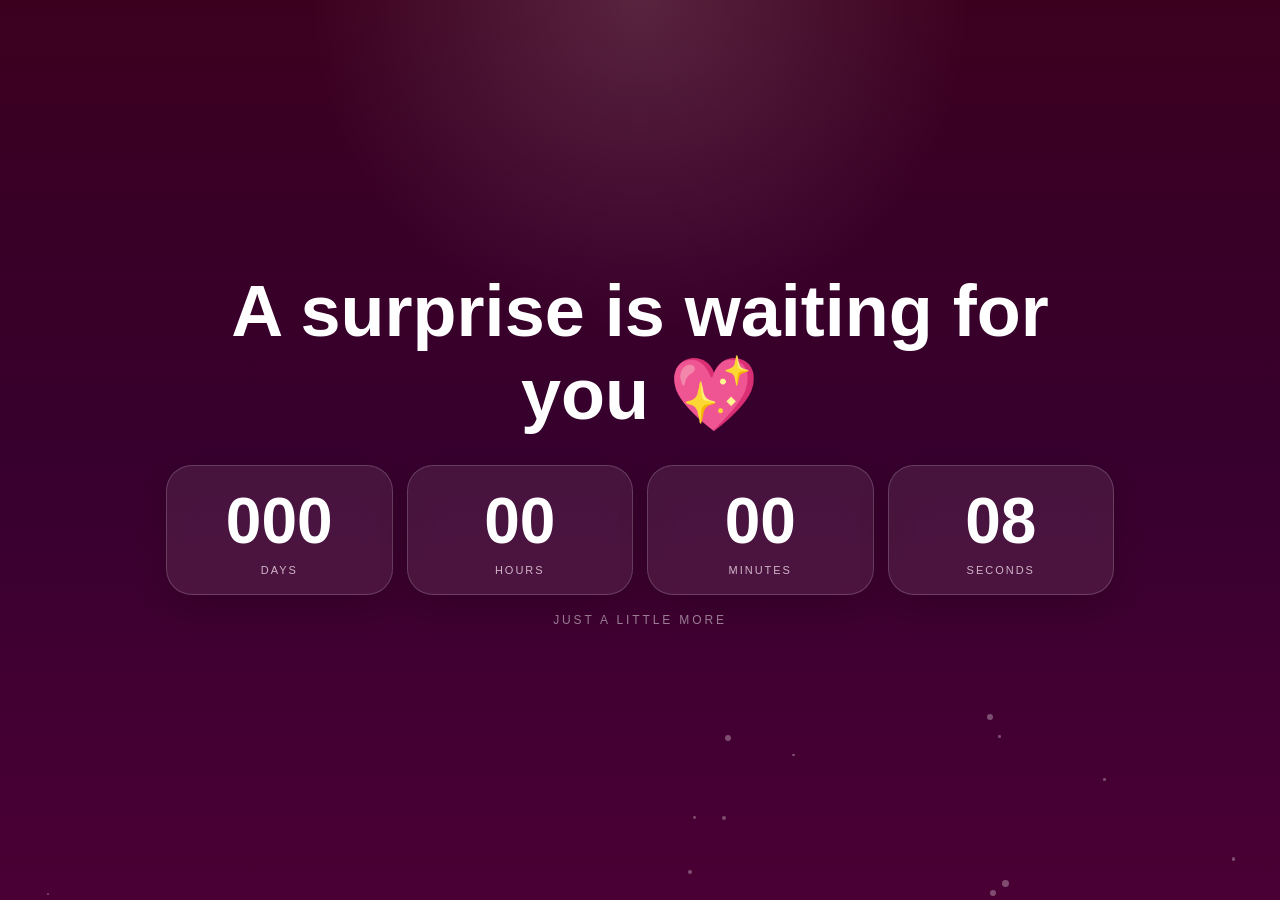
==== index.html @ c45281ed "Update index.html" ====
<!DOCTYPE html>
<html lang="en">
<head>
  <meta charset="UTF-8" />
  <meta name="viewport" content="width=device-width, initial-scale=1.0" />
  <title>The Midnight Mystery</title>
  <link rel="stylesheet" href="style.css" />
</head>
<body>
  <!-- PRE REVEAL -->
  <div class="pre-reveal" id="preReveal">
    <div class="countdown-theme-overlay" id="countdownThemeOverlay"></div>
    <div class="countdown-rain" id="countdownRain"></div>
    <div class="countdown-particles" id="countdownParticles"></div>
    <div class="floating-love countdown-floating" id="countdownFloatingLove"></div>

    <div class="countdown-stage" id="countdownStage">
      <div class="countdown-center">
        <h1 class="countdown-title">A surprise is waiting for you 💖</h1>
        <div class="countdown-grid">
          <div class="count-card">
            <div class="num" id="days">000</div>
            <div class="label">Days</div>
          </div>
          <div class="count-card">
            <div class="num" id="hours">00</div>
            <div class="label">Hours</div>
          </div>
          <div class="count-card">
            <div class="num" id="minutes">00</div>
            <div class="label">Minutes</div>
          </div>
          <div class="count-card">
            <div class="num" id="seconds">00</div>
            <div class="label">Seconds</div>
          </div>
        </div>
        <div class="countdown-clue" id="countdownClue"></div>
      </div>
    </div>

    <div class="gift-stage hidden" id="giftStage">
      <div class="gift-aura"></div>

      <button class="gift-trigger" id="giftTrigger" aria-label="Open gift">
        <svg class="gift-svg" viewBox="0 0 420 430" xmlns="http://www.w3.org/2000/svg">
          <defs>
            <linearGradient id="boxBody" x1="0" y1="0" x2="0" y2="1">
              <stop offset="0%" stop-color="#ffbfdc"/>
              <stop offset="100%" stop-color="#f06aa6"/>
            </linearGradient>
            <linearGradient id="boxLid" x1="0" y1="0" x2="0" y2="1">
              <stop offset="0%" stop-color="#ffd7e9"/>
              <stop offset="100%" stop-color="#f58fbe"/>
            </linearGradient>
            <linearGradient id="goldRibbon" x1="0" y1="0" x2="0" y2="1">
              <stop offset="0%" stop-color="#fff9d8"/>
              <stop offset="100%" stop-color="#ffe07b"/>
            </linearGradient>
            <radialGradient id="innerLight" cx="50%" cy="50%" r="50%">
              <stop offset="0%" stop-color="#ffffff" />
              <stop offset="40%" stop-color="#ffd6e8" />
              <stop offset="100%" stop-color="rgba(255,214,232,0)" />
            </radialGradient>
            <filter id="softShadow" x="-30%" y="-30%" width="160%" height="180%">
              <feDropShadow dx="0" dy="18" stdDeviation="18" flood-color="rgba(0,0,0,0.28)" />
            </filter>
          </defs>

          <ellipse cx="210" cy="390" rx="120" ry="22" fill="rgba(0,0,0,0.18)" />

          <g class="gift-box-wrap" filter="url(#softShadow)">
            <g class="gift-base-group">
              <rect x="85" y="175" rx="26" ry="26" width="250" height="180" fill="url(#boxBody)" stroke="rgba(255,255,255,0.45)" />
              <rect x="195" y="175" width="30" height="180" fill="url(#goldRibbon)" />
              <rect x="85" y="245" width="250" height="26" fill="url(#goldRibbon)" />
            </g>

            <g class="gift-light">
              <ellipse cx="210" cy="205" rx="96" ry="60" fill="url(#innerLight)" />
            </g>

            <g class="gift-lid-group">
              <rect x="70" y="120" rx="24" ry="24" width="280" height="82" fill="url(#boxLid)" stroke="rgba(255,255,255,0.5)" />
              <rect x="196" y="120" width="28" height="82" fill="url(#goldRibbon)" />
              <rect x="70" y="148" width="280" height="24" fill="url(#goldRibbon)" />

              <g class="gift-bow-group">
                <ellipse cx="176" cy="118" rx="34" ry="22" fill="#ffe88d" transform="rotate(-18 176 118)" />
                <ellipse cx="244" cy="118" rx="34" ry="22" fill="#ffe88d" transform="rotate(18 244 118)" />
                <rect x="197" y="96" width="26" height="34" rx="10" fill="#fff0a2" />
              </g>
            </g>
          </g>
        </svg>
      </button>

      
    </div>
  </div>

  <!-- MAIN PAGE -->
  <div class="main-page hidden" id="mainPage">
    <div class="floating-love" id="floatingLove"></div>

    <section class="hero">
      <div class="absolute-overlay"></div>
      <div class="container hero-grid">
        <div class="hero-left fade-up">
          <div class="pill">✨ Made with love, memories, and a little magic</div>
          <h1>
            Happy Birthday,
            <span class="gradient-text">My Beautiful Love</span>
          </h1>

          <div class="typewriter" id="typewriter"></div>

          <p class="description">
            This is not just a birthday page. It is a little digital love story — with your photos, sweet memories,
            heartfelt messages, and surprises made only for her special day.
          </p>

          <div class="btn-row">
            <button class="btn-outline" id="openLetterBtn">
              🎁 Open Love Letter
            </button>
            <button class="btn-primary" id="openSurpriseBtn">
              ✨ Celebrate
            </button>
          </div>
        </div>

        <div class="hero-right fade-scale">
          <div class="glow"></div>
          <div class="hero-card glass">
            <div class="hero-image-box">
              <img id="mainPhoto" src="" alt="Memory" />
              <div class="caption-overlay" id="mainCaption"></div>
            </div>
          </div>
        </div>
      </div>
    </section>
  </div>

  <!-- LOVE LETTER -->
  <div class="modal" id="letterModal">
    <div class="modal-card">
      <div class="modal-head">
        <h4>My Love Letter to You</h4>
        <button class="ghost-btn" id="closeLetterBtn">Close</button>
      </div>
      <div class="modal-content">
        <p>My love,</p>
        <p>
          On your birthday, I just want to remind you how deeply special you are to me. You are not only beautiful,
          but also gentle, kind, strong, and unforgettable in every possible way.
        </p>
        <p>
          Thank you for being my happiness, my comfort, and one of the best parts of my life. I hope this year gives you
          more smiles, more peace, more success, and more moments that make your heart feel full.
        </p>
        <p>
          I love you more than words can fully explain. Happy birthday, baby. 💖
        </p>
        <p class="sign">— Yours forever</p>
      </div>
    </div>
  </div>

  <!-- BIRTHDAY POPUP -->
  <div class="surprise-overlay" id="surpriseOverlay">
    <div class="surprise-message">
      <h2>Happy Birthday, Sudu 💖</h2>
      <p>You are loved more than you know.</p>
      <div class="mt-5">
        <button class="btn-primary" id="closeSurpriseBtn">Close Surprise</button>
      </div>
    </div>
  </div>

  <script src="script.js"></script>
</body>
</html>
---- style.css ----
* {
  margin: 0;
  padding: 0;
  box-sizing: border-box;
}

:root {
  --bg1: #3f001f;
  --bg2: #35002f;
  --bg3: #4a0035;
  --white: #ffffff;
  --soft: rgba(255,255,255,0.08);
  --soft2: rgba(255,255,255,0.12);
  --border: rgba(255,255,255,0.16);
  --text-soft: rgba(255, 235, 245, 0.85);
  --pink: #ff8ec7;
  --rose: #ffd2e6;
  --shadow: 0 20px 50px rgba(0,0,0,0.35);
}

html {
  scroll-behavior: smooth;
  overflow-x: hidden;
  width: 100%;
}

body {
  font-family: Arial, sans-serif;
  background: linear-gradient(to bottom, var(--bg1), var(--bg2), var(--bg3));
  color: white;
  overflow-x: hidden;
  width: 100%;
  min-height: 100vh;
}

.hidden {
  display: none !important;
}

.container {
  width: min(1200px, 92%);
  margin: 0 auto;
}

.glass {
  background: rgba(255,255,255,0.08);
  border: 1px solid var(--border);
  backdrop-filter: blur(12px);
  -webkit-backdrop-filter: blur(12px);
  box-shadow: var(--shadow);
}

button {
  border: none;
  cursor: pointer;
  transition: 0.25s ease;
  font-size: 15px;
}

.btn-primary {
  background: white;
  color: #69002e;
  padding: 16px 22px;
  border-radius: 18px;
  font-weight: 700;
}

.btn-primary:hover {
  background: #ffe9f3;
  transform: translateY(-2px);
}

.btn-outline {
  background: rgba(255,255,255,0.05);
  color: white;
  border: 1px solid rgba(255,255,255,0.25);
  padding: 16px 22px;
  border-radius: 18px;
  font-weight: 700;
}

.btn-outline:hover {
  background: rgba(255,255,255,0.12);
  transform: translateY(-2px);
}

.pill {
  display: inline-flex;
  align-items: center;
  gap: 8px;
  border-radius: 999px;
  padding: 10px 16px;
  background: rgba(255,255,255,0.08);
  border: 1px solid rgba(255,255,255,0.14);
  font-size: 14px;
}

/* PRE REVEAL */
.pre-reveal {
  position: fixed;
  inset: 0;
  z-index: 120;
  overflow: hidden;
  background: linear-gradient(to bottom, var(--bg1), var(--bg2), var(--bg3));
}

.countdown-theme-overlay,
.countdown-rain,
.countdown-particles {
  position: absolute;
  inset: 0;
}

.countdown-theme-overlay {
  z-index: 1;
  pointer-events: none;
}

.theme-romantic-pink {
  background:
    radial-gradient(circle at top, rgba(255,255,255,0.15), transparent 35%),
    radial-gradient(circle at bottom, rgba(255,105,180,0.18), transparent 25%);
}

.theme-rainy-rose {
  background:
    radial-gradient(circle at top, rgba(255,255,255,0.14), transparent 30%),
    linear-gradient(180deg, rgba(45, 0, 32, 0.14), rgba(74, 0, 48, 0.2));
}

.theme-blush-mist {
  background:
    radial-gradient(circle at 50% 10%, rgba(255,215,230,0.18), transparent 26%),
    radial-gradient(circle at 20% 70%, rgba(255,160,205,0.16), transparent 24%);
}

.theme-fuchsia-night {
  background:
    radial-gradient(circle at 20% 20%, rgba(255,255,255,0.10), transparent 18%),
    radial-gradient(circle at 82% 14%, rgba(255,255,255,0.08), transparent 14%),
    radial-gradient(circle at 50% 80%, rgba(255,120,190,0.12), transparent 24%);
}

.countdown-rain {
  z-index: 2;
  pointer-events: none;
  opacity: 0.7;
}

.rain-drop {
  position: absolute;
  top: -20vh;
  width: 1px;
  height: 80px;
  background: linear-gradient(to bottom, rgba(255,255,255,0), rgba(255,255,255,0.45));
  animation: rainfall linear infinite;
}

@keyframes rainfall {
  to {
    transform: translateY(130vh) translateX(-6px);
  }
}

.countdown-particles {
  z-index: 2;
  pointer-events: none;
}

.count-particle {
  position: absolute;
  border-radius: 50%;
  background: rgba(255,255,255,0.3);
  animation: floatParticle linear infinite;
}

@keyframes floatParticle {
  from {
    transform: translateY(30px);
    opacity: 0;
  }
  20% {
    opacity: 0.8;
  }
  to {
    transform: translateY(-120vh);
    opacity: 0;
  }
}

.countdown-stage,
.gift-stage {
  min-height: 100vh;
  display: flex;
  align-items: center;
  justify-content: center;
  padding: 24px 16px;
  position: relative;
  z-index: 4;
  width: 100%;
  text-align: center;
}

.countdown-center {
  text-align: center;
  width: min(980px, 100%);
  max-width: 100%;
  margin: 0 auto;
  padding: 0 16px;
  box-sizing: border-box;
}

.countdown-title {
  font-size: clamp(34px, 6vw, 72px);
  font-weight: 900;
  margin-bottom: 28px;
}

.countdown-grid {
  display: grid;
  grid-template-columns: repeat(4, 1fr);
  gap: 14px;
  justify-items: center;
  width: 100%;
}

.count-card {
  width: 100%;
  min-width: 0;
  padding: 18px 12px;
  border-radius: 26px;
  text-align: center;
  background: rgba(255,255,255,0.08);
  border: 1px solid rgba(255,255,255,0.18);
  backdrop-filter: blur(12px);
  box-shadow: 0 12px 30px rgba(0,0,0,0.16);
}

.count-card .num {
  font-size: clamp(32px, 6vw, 64px);
  font-weight: 800;
}

.count-card .label {
  font-size: 11px;
  margin-top: 6px;
  letter-spacing: 0.18em;
  text-transform: uppercase;
  color: rgba(255, 235, 245, 0.75);
}

.countdown-clue {
  margin-top: 18px;
  min-height: 18px;
  text-align: center;
  font-size: 12px;
  letter-spacing: 0.24em;
  text-transform: uppercase;
  color: rgba(255,255,255,0.5);
}

/* GIFT */
.gift-stage {
  text-align: center;
}

.gift-aura {
  position: absolute;
  width: 320px;
  height: 320px;
  border-radius: 50%;
  background: radial-gradient(circle, rgba(255,182,216,0.42), rgba(255,182,216,0.08), transparent 70%);
  filter: blur(18px);
  animation: glowPulse 2.4s ease-in-out infinite;
}

@keyframes glowPulse {
  0%, 100% { transform: scale(1); opacity: 0.8; }
  50% { transform: scale(1.12); opacity: 1; }
}

.gift-trigger {
  position: relative;
  z-index: 2;
  width: 320px;
  height: 330px;
  background: transparent;
  border: none;
  padding: 0;
  animation: giftFloat 3.4s ease-in-out infinite, giftShake 4.2s ease-in-out infinite;
  transform-origin: center bottom;
}

@keyframes giftFloat {
  0%, 100% { transform: translateY(0); }
  50% { transform: translateY(-10px); }
}

@keyframes giftShake {
  0%, 88%, 100% { rotate: 0deg; }
  90% { rotate: -2deg; }
  92% { rotate: 2deg; }
  94% { rotate: -1deg; }
  96% { rotate: 1deg; }
}

.gift-svg {
  width: 100%;
  height: 100%;
  overflow: visible;
}

.gift-text {
  margin-top: 14px;
  font-size: 18px;
  color: #ffe4f0;
}

.gift-light {
  opacity: 0;
  transition: opacity 0.35s ease;
}

.gift-lid-group {
  transform-origin: 210px 200px;
  transition: transform 0.85s cubic-bezier(0.2, 0.9, 0.2, 1);
}

.gift-trigger.opened .gift-lid-group {
  transform: translate(-22px, -68px) rotate(-18deg);
}

.gift-trigger.opened .gift-light {
  opacity: 1;
}

/* MAIN PAGE */
.main-page {
  position: relative;
  min-height: 100vh;
  background: linear-gradient(to bottom, var(--bg1), var(--bg2), var(--bg3));
}

.hero {
  position: relative;
  min-height: 100vh;
  display: flex;
  align-items: center;
  justify-content: center;
  padding: 60px 0;
  overflow: hidden;
}

.absolute-overlay {
  position: absolute;
  inset: 0;
  background:
    radial-gradient(circle at top, rgba(255,255,255,0.15), transparent 35%),
    radial-gradient(circle at bottom, rgba(255,105,180,0.18), transparent 25%);
  pointer-events: none;
}

.hero-grid {
  position: relative;
  z-index: 2;
  display: grid;
  grid-template-columns: 1.1fr 0.9fr;
  gap: 48px;
  align-items: center;
}

.hero h1 {
  font-size: clamp(42px, 7vw, 82px);
  line-height: 1.05;
  font-weight: 900;
  margin: 22px 0 20px;
}

.gradient-text {
  display: block;
  background: linear-gradient(90deg, #ffb6d9, #ffe7f1, #f3b4ff);
  -webkit-background-clip: text;
  -webkit-text-fill-color: transparent;
}

.typewriter {
  min-height: 72px;
  font-size: clamp(20px, 2.5vw, 34px);
  color: #ffe4f0;
  font-weight: 500;
  margin-bottom: 18px;
}

.cursor {
  animation: blink 1s infinite;
}

@keyframes blink {
  50% { opacity: 0; }
}

.description {
  color: var(--text-soft);
  font-size: 17px;
  line-height: 1.75;
  max-width: 620px;
  margin-bottom: 24px;
}

.btn-row {
  display: flex;
  flex-wrap: wrap;
  gap: 14px;
  margin-bottom: 0;
}

.hero-right {
  position: relative;
}

.glow {
  position: absolute;
  inset: -18px;
  background: linear-gradient(90deg, rgba(255,105,180,0.25), rgba(194,72,255,0.25));
  filter: blur(40px);
  border-radius: 50%;
  z-index: 0;
}

.hero-card {
  position: relative;
  z-index: 1;
  padding: 18px;
  border-radius: 32px;
  overflow: hidden;
}

.hero-image-box {
  position: relative;
  border-radius: 24px;
  overflow: hidden;
  aspect-ratio: 4 / 5;
}

.hero-image-box img {
  width: 100%;
  height: 100%;
  object-fit: cover;
  display: block;
  transition: opacity 0.8s ease, transform 0.8s ease;
}

.caption-overlay {
  position: absolute;
  left: 0;
  right: 0;
  bottom: 0;
  padding: 22px;
  background: linear-gradient(to top, rgba(0,0,0,0.65), transparent);
  color: white;
  font-size: 15px;
}

/* floating */
.floating-love {
  position: fixed;
  inset: 0;
  pointer-events: none;
  overflow: hidden;
  z-index: 0;
}

.countdown-floating {
  z-index: 3;
}

.floating-heart {
  position: absolute;
  bottom: -50px;
  color: rgba(255, 153, 204, 0.45);
  animation-name: floatUp;
  animation-timing-function: linear;
  animation-iteration-count: infinite;
  user-select: none;
}

@keyframes floatUp {
  0% {
    transform: translateY(0) rotate(0deg);
    opacity: 0;
  }
  10% { opacity: 1; }
  100% {
    transform: translateY(-110vh) rotate(20deg);
    opacity: 0;
  }
}

/* modals */
.modal,
.surprise-overlay {
  position: fixed;
  inset: 0;
  z-index: 200;
  display: none;
  align-items: center;
  justify-content: center;
  padding: 16px;
}

.modal.show,
.surprise-overlay.show {
  display: flex;
}

.modal {
  background: rgba(0,0,0,0.6);
  backdrop-filter: blur(8px);
}

.modal-card {
  width: min(800px, 100%);
  background: #fff8fb;
  color: #6c103e;
  border-radius: 32px;
  padding: 34px;
  box-shadow: var(--shadow);
  animation: fadeUp 0.25s ease;
}

.modal-head {
  display: flex;
  justify-content: space-between;
  gap: 12px;
  align-items: center;
  margin-bottom: 22px;
}

.modal-head h4 {
  font-size: 34px;
}

.ghost-btn {
  background: transparent;
  padding: 10px 14px;
  border-radius: 16px;
  color: #6c103e;
  font-weight: 700;
}

.ghost-btn:hover {
  background: rgba(108,16,62,0.08);
}

.modal-content p {
  line-height: 1.9;
  margin-bottom: 12px;
  font-size: 16px;
}

.modal-content .sign {
  padding-top: 8px;
  font-weight: 700;
}

.surprise-overlay {
  z-index: 190;
  pointer-events: none;
  overflow: hidden;
}

.surprise-message {
  position: relative;
  pointer-events: auto;
  background: rgba(255,255,255,0.12);
  border: 1px solid rgba(255,255,255,0.2);
  backdrop-filter: blur(16px);
  padding: 28px 34px;
  border-radius: 32px;
  text-align: center;
  box-shadow: var(--shadow);
  animation: fadeUp 0.3s ease;
}

.surprise-message h2 {
  font-size: clamp(38px, 6vw, 72px);
  font-weight: 900;
}

.surprise-message p {
  margin-top: 12px;
  color: rgba(255,235,245,0.88);
  font-size: 18px;
}

.mt-5 {
  margin-top: 20px;
}

.burst-item {
  position: absolute;
  left: 50%;
  top: 50%;
  font-size: 26px;
  opacity: 1;
  animation: burstOut 1.8s ease-out forwards;
}

@keyframes burstOut {
  to {
    transform: translate(var(--x), var(--y)) scale(1.4) rotate(var(--r));
    opacity: 0;
  }
}

@keyframes fadeUp {
  from {
    opacity: 0;
    transform: translateY(24px) scale(0.96);
  }
  to {
    opacity: 1;
    transform: translateY(0) scale(1);
  }
}

.fade-up,
.fade-scale {
  animation: fadeUp 0.8s ease both;
}

.fade-scale {
  animation-name: fadeScale;
}

@keyframes fadeScale {
  from { opacity: 0; transform: scale(0.95); }
  to { opacity: 1; transform: scale(1); }
}

/* ── RESPONSIVE ── */

@media (max-width: 1024px) {
  .hero-grid {
    grid-template-columns: 1fr;
  }
}

@media (max-width: 900px) {
  .countdown-stage,
  .gift-stage {
    padding: 24px 16px;
    display: flex;
    align-items: center;
    justify-content: center;
  }

  .countdown-center {
    width: 100%;
    max-width: 100%;
    padding: 0 20px;
    margin: 0 auto;
  }

  .countdown-grid {
    grid-template-columns: repeat(2, 1fr);
    max-width: 340px;
    width: 100%;
    margin: 0 auto;
    gap: 12px;
  }
}

@media (max-width: 640px) {
  .hero {
    padding-top: 40px;
  }

  .hero-card {
    padding: 14px;
  }

  .modal-card {
    padding: 24px;
  }

  .modal-head h4 {
    font-size: 28px;
  }

  .gift-trigger {
    width: 260px;
    height: 270px;
  }

  .btn-row {
    flex-direction: column;
    align-items: flex-start;
  }

  .countdown-center {
    padding: 0 16px;
  }

  .countdown-grid {
    max-width: 100%;
    gap: 10px;
  }
}
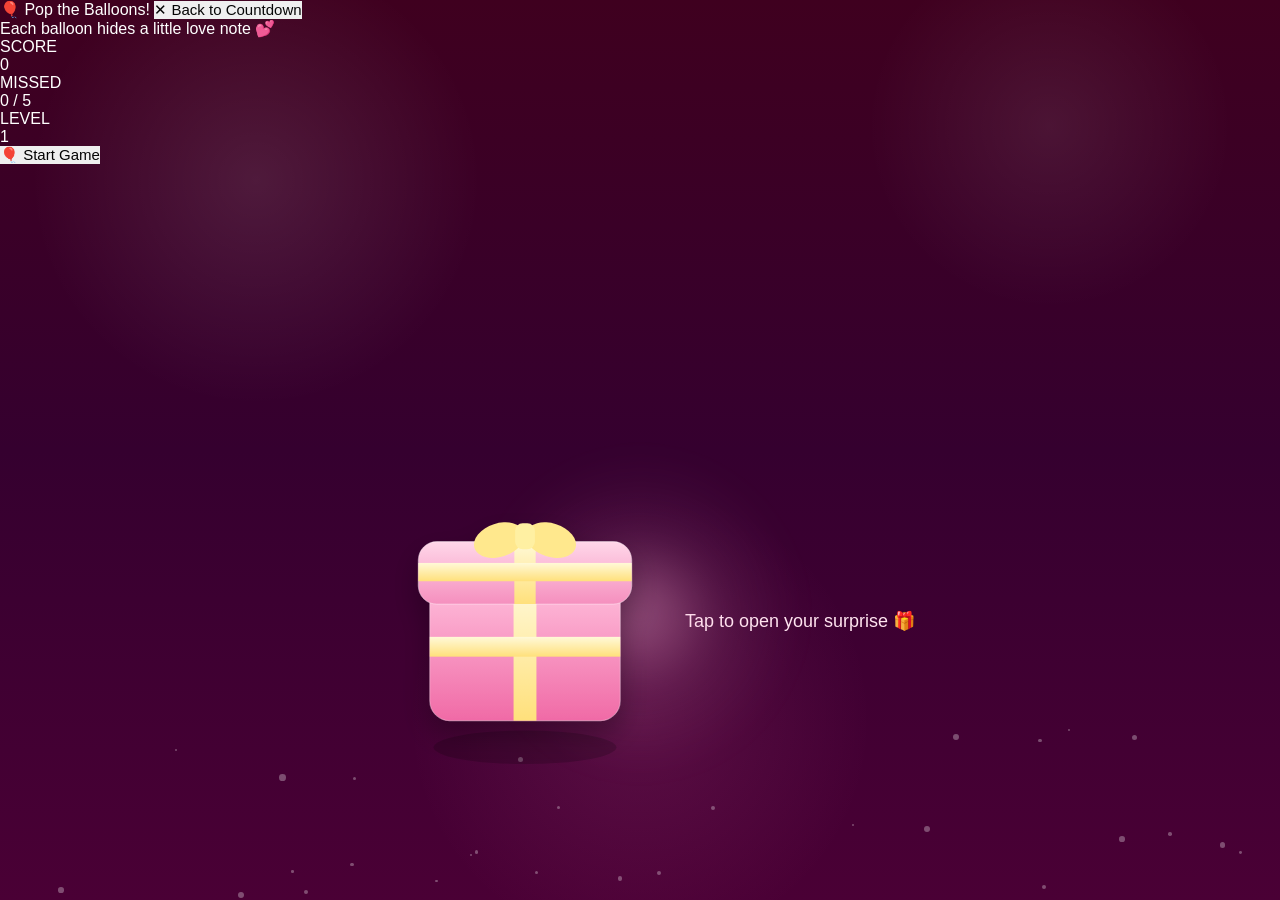
==== commit 90d2611e: "Add game panel and bored button to index.html" ====
--- a/index.html
+++ b/index.html
@@ -36,6 +36,29 @@
           </div>
         </div>
         <div class="countdown-clue" id="countdownClue"></div>
+
+        <!-- BORED BUTTON -->
+        <button class="bored-btn" id="boredBtn">😴 Boring… let's play a game!</button>
+
+      </div>
+    </div>
+
+    <!-- GAME PANEL OVERLAY -->
+    <div class="game-panel" id="gamePanel">
+      <div class="game-panel-inner">
+        <div class="game-panel-header">
+          <span class="game-panel-title">🎈 Pop the Balloons!</span>
+          <button class="game-close-btn" id="gameCloseBtn">✕ Back to Countdown</button>
+        </div>
+        <p class="game-panel-sub">Each balloon hides a little love note 💕</p>
+        <div class="b-hud">
+          <div class="b-hud-box"><div class="b-hud-label">SCORE</div><div class="b-hud-val" id="bScore">0</div></div>
+          <div class="b-hud-box"><div class="b-hud-label">MISSED</div><div class="b-hud-val" id="bMissed">0 / 5</div></div>
+          <div class="b-hud-box"><div class="b-hud-label">LEVEL</div><div class="b-hud-val" id="bLevel">1</div></div>
+        </div>
+        <div class="b-arena" id="bArena"></div>
+        <div class="b-gameover" id="bGameover"></div>
+        <button class="b-start-btn" id="bStartBtn">🎈 Start Game</button>
       </div>
     </div>
 
@@ -95,7 +118,7 @@
         </svg>
       </button>
 
-      
+      <p class="gift-text">Tap to open your surprise 🎁</p>
     </div>
   </div>
 
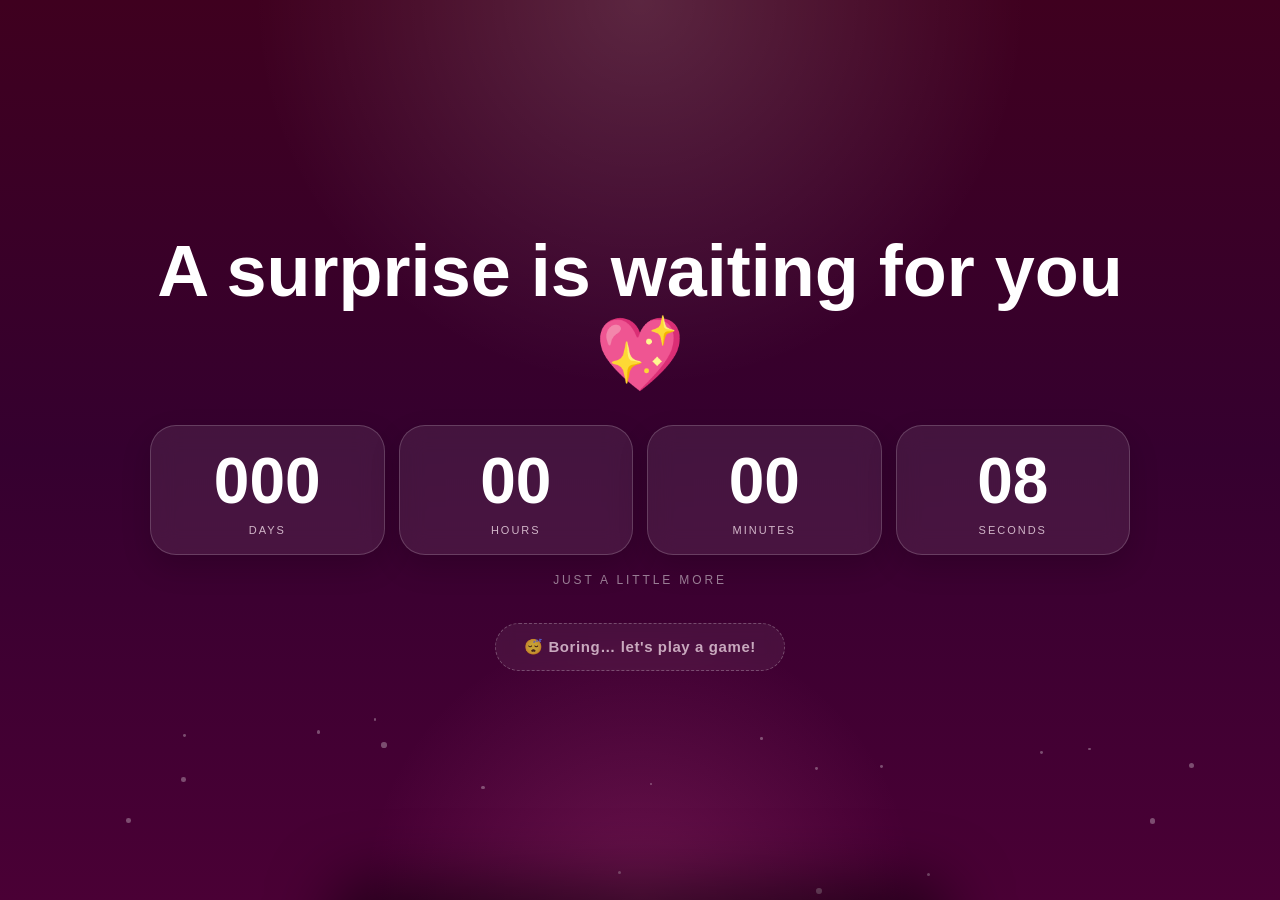
==== commit 091a9b1f: "Implement game hub panel with game selection Added game hub panel with options for games." ====
--- a/index.html
+++ b/index.html
@@ -37,34 +37,12 @@
         </div>
         <div class="countdown-clue" id="countdownClue"></div>
 
-        <!-- BORED BUTTON -->
         <button class="bored-btn" id="boredBtn">😴 Boring… let's play a game!</button>
-
-      </div>
-    </div>
-
-    <!-- GAME PANEL OVERLAY -->
-    <div class="game-panel" id="gamePanel">
-      <div class="game-panel-inner">
-        <div class="game-panel-header">
-          <span class="game-panel-title">🎈 Pop the Balloons!</span>
-          <button class="game-close-btn" id="gameCloseBtn">✕ Back to Countdown</button>
-        </div>
-        <p class="game-panel-sub">Each balloon hides a little love note 💕</p>
-        <div class="b-hud">
-          <div class="b-hud-box"><div class="b-hud-label">SCORE</div><div class="b-hud-val" id="bScore">0</div></div>
-          <div class="b-hud-box"><div class="b-hud-label">MISSED</div><div class="b-hud-val" id="bMissed">0 / 5</div></div>
-          <div class="b-hud-box"><div class="b-hud-label">LEVEL</div><div class="b-hud-val" id="bLevel">1</div></div>
-        </div>
-        <div class="b-arena" id="bArena"></div>
-        <div class="b-gameover" id="bGameover"></div>
-        <button class="b-start-btn" id="bStartBtn">🎈 Start Game</button>
       </div>
     </div>
 
     <div class="gift-stage hidden" id="giftStage">
       <div class="gift-aura"></div>
-
       <button class="gift-trigger" id="giftTrigger" aria-label="Open gift">
         <svg class="gift-svg" viewBox="0 0 420 430" xmlns="http://www.w3.org/2000/svg">
           <defs>
@@ -122,6 +100,59 @@
     </div>
   </div>
 
+    <!-- GAME HUB PANEL -->
+    <div class="game-panel" id="gamePanel">
+      <div class="game-panel-inner">
+        <div class="game-panel-header">
+          <span class="game-panel-title" id="gamePanelTitle">🎮 Game Room</span>
+          <button class="game-close-btn" id="gameCloseBtn">✕ Back to Countdown</button>
+        </div>
+
+        <div id="gamePicker">
+          <p class="game-panel-sub">Pick a game to play while you wait 💕</p>
+          <div class="game-pick-grid">
+            <button class="game-pick-card" data-game="balloon">
+              <div class="game-pick-icon">🎈</div>
+              <div class="game-pick-name">Pop Balloons</div>
+              <div class="game-pick-desc">Tap fast before they escape!</div>
+            </button>
+            <button class="game-pick-card" data-game="memory">
+              <div class="game-pick-icon">🧩</div>
+              <div class="game-pick-name">Memory Match</div>
+              <div class="game-pick-desc">Find all the matching pairs!</div>
+            </button>
+          </div>
+        </div>
+
+        <div id="gameBaloon" class="game-screen hidden">
+          <button class="back-to-picker" id="backFromBalloon">← Games</button>
+          <p class="game-panel-sub">Pop before they fly away! 💕</p>
+          <div class="b-hud">
+            <div class="b-hud-box"><div class="b-hud-label">SCORE</div><div class="b-hud-val" id="bScore">0</div></div>
+            <div class="b-hud-box"><div class="b-hud-label">MISSED</div><div class="b-hud-val" id="bMissed">0 / 5</div></div>
+            <div class="b-hud-box"><div class="b-hud-label">LEVEL</div><div class="b-hud-val" id="bLevel">1</div></div>
+          </div>
+          <div class="b-arena" id="bArena"></div>
+          <div class="b-gameover" id="bGameover"></div>
+          <button class="b-start-btn" id="bStartBtn">🎈 Start Game</button>
+        </div>
+
+        <div id="gameMemory" class="game-screen hidden">
+          <button class="back-to-picker" id="backFromMemory">← Games</button>
+          <p class="game-panel-sub">Find all matching pairs! 🧩</p>
+          <div class="b-hud">
+            <div class="b-hud-box"><div class="b-hud-label">MOVES</div><div class="b-hud-val" id="mMoves">0</div></div>
+            <div class="b-hud-box"><div class="b-hud-label">PAIRS</div><div class="b-hud-val" id="mPairs">0 / 8</div></div>
+            <div class="b-hud-box"><div class="b-hud-label">TIME</div><div class="b-hud-val" id="mTime">0s</div></div>
+          </div>
+          <div class="mem-grid" id="memGrid"></div>
+          <div class="b-gameover" id="mGameover"></div>
+          <button class="b-start-btn" id="mStartBtn">🧩 Start Game</button>
+        </div>
+      </div>
+    </div>
+
+
   <!-- MAIN PAGE -->
   <div class="main-page hidden" id="mainPage">
     <div class="floating-love" id="floatingLove"></div>
@@ -144,12 +175,9 @@
           </p>
 
           <div class="btn-row">
-            <button class="btn-outline" id="openLetterBtn">
-              🎁 Open Love Letter
-            </button>
-            <button class="btn-primary" id="openSurpriseBtn">
-              ✨ Celebrate
-            </button>
+            <button class="btn-outline" id="openLetterBtn">🎁 Open Love Letter</button>
+            <button class="btn-primary" id="openSurpriseBtn">✨ Celebrate</button>
+            <button class="btn-outline" id="openGamesBtn">🎮 Play Games</button>
           </div>
         </div>
 
@@ -202,6 +230,6 @@
     </div>
   </div>
 
-  <script src="script.js"></script>
+    <script src="script.js"></script>
 </body>
 </html>
--- a/style.css
+++ b/style.css
@@ -20,8 +20,6 @@
 
 html {
   scroll-behavior: smooth;
-  overflow-x: hidden;
-  width: 100%;
 }
 
 body {
@@ -29,7 +27,6 @@
   background: linear-gradient(to bottom, var(--bg1), var(--bg2), var(--bg3));
   color: white;
   overflow-x: hidden;
-  width: 100%;
   min-height: 100vh;
 }
 
@@ -191,10 +188,9 @@
 .countdown-stage,
 .gift-stage {
   min-height: 100vh;
-  display: flex;
-  align-items: center;
-  justify-content: center;
-  padding: 24px 16px;
+  display: grid;
+  place-items: center;
+  padding: 24px;
   position: relative;
   z-index: 4;
   width: 100%;
@@ -203,11 +199,8 @@
 
 .countdown-center {
   text-align: center;
-  width: min(980px, 100%);
-  max-width: 100%;
+  width: min(980px, 94vw);
   margin: 0 auto;
-  padding: 0 16px;
-  box-sizing: border-box;
 }
 
 .countdown-title {
@@ -221,7 +214,6 @@
   grid-template-columns: repeat(4, 1fr);
   gap: 14px;
   justify-items: center;
-  width: 100%;
 }
 
 .count-card {
@@ -638,8 +630,6 @@
   to { opacity: 1; transform: scale(1); }
 }
 
-/* ── RESPONSIVE ── */
-
 @media (max-width: 1024px) {
   .hero-grid {
     grid-template-columns: 1fr;
@@ -647,27 +637,10 @@
 }
 
 @media (max-width: 900px) {
-  .countdown-stage,
-  .gift-stage {
-    padding: 24px 16px;
-    display: flex;
-    align-items: center;
-    justify-content: center;
-  }
-
-  .countdown-center {
-    width: 100%;
-    max-width: 100%;
-    padding: 0 20px;
-    margin: 0 auto;
-  }
-
   .countdown-grid {
     grid-template-columns: repeat(2, 1fr);
     max-width: 340px;
-    width: 100%;
     margin: 0 auto;
-    gap: 12px;
   }
 }
 
@@ -697,13 +670,570 @@
     flex-direction: column;
     align-items: flex-start;
   }
-
-  .countdown-center {
-    padding: 0 16px;
-  }
-
-  .countdown-grid {
-    max-width: 100%;
-    gap: 10px;
-  }
-}
+}
+/* ══════════════════════════════
+   BORED BUTTON
+══════════════════════════════ */
+.bored-btn {
+  margin-top: 32px;
+  padding: 14px 28px;
+  background: rgba(255,255,255,0.06);
+  border: 1px dashed rgba(255,255,255,0.25);
+  border-radius: 50px;
+  color: rgba(255, 235, 245, 0.7);
+  font-size: 15px;
+  font-weight: 600;
+  letter-spacing: 0.04em;
+  cursor: pointer;
+  transition: 0.25s ease;
+  backdrop-filter: blur(8px);
+  animation: boredWiggle 4s ease-in-out infinite;
+}
+
+.bored-btn:hover {
+  background: rgba(255,255,255,0.13);
+  color: #fff;
+  border-color: rgba(255,255,255,0.45);
+  transform: scale(1.05);
+}
+
+@keyframes boredWiggle {
+  0%,90%,100% { transform: rotate(0deg); }
+  92% { transform: rotate(-2deg); }
+  94% { transform: rotate(2deg); }
+  96% { transform: rotate(-1deg); }
+  98% { transform: rotate(1deg); }
+}
+
+/* ══════════════════════════════
+   GAME PANEL (slide-up overlay)
+══════════════════════════════ */
+.game-panel {
+  position: fixed;
+  inset: 0;
+  z-index: 150;
+  display: flex;
+  align-items: flex-end;
+  justify-content: center;
+  pointer-events: none;
+  padding: 0;
+}
+
+.game-panel.open {
+  pointer-events: auto;
+}
+
+/* dark backdrop */
+.game-panel::before {
+  content: '';
+  position: absolute;
+  inset: 0;
+  background: rgba(0,0,0,0.55);
+  backdrop-filter: blur(4px);
+  opacity: 0;
+  transition: opacity 0.35s ease;
+}
+
+.game-panel.open::before {
+  opacity: 1;
+}
+
+.game-panel-inner {
+  position: relative;
+  z-index: 2;
+  width: min(620px, 100%);
+  background: linear-gradient(160deg, #3f001f, #35002f 60%, #4a0035);
+  border: 1px solid rgba(255,255,255,0.12);
+  border-bottom: none;
+  border-radius: 32px 32px 0 0;
+  padding: 28px 24px 36px;
+  text-align: center;
+  box-shadow: 0 -20px 60px rgba(0,0,0,0.5);
+  transform: translateY(100%);
+  transition: transform 0.42s cubic-bezier(0.22, 1, 0.36, 1);
+  max-height: 92vh;
+  overflow-y: auto;
+}
+
+.game-panel.open .game-panel-inner {
+  transform: translateY(0);
+}
+
+.game-panel-header {
+  display: flex;
+  align-items: center;
+  justify-content: space-between;
+  margin-bottom: 4px;
+  flex-wrap: wrap;
+  gap: 10px;
+}
+
+.game-panel-title {
+  font-size: clamp(18px, 4vw, 24px);
+  font-weight: 800;
+  color: #fff;
+}
+
+.game-close-btn {
+  background: rgba(255,255,255,0.07);
+  border: 1px solid rgba(255,255,255,0.18);
+  border-radius: 50px;
+  color: rgba(255,235,245,0.75);
+  font-size: 13px;
+  font-weight: 600;
+  padding: 8px 16px;
+  cursor: pointer;
+  transition: 0.2s ease;
+}
+
+.game-close-btn:hover {
+  background: rgba(255,255,255,0.14);
+  color: #fff;
+}
+
+.game-panel-sub {
+  font-size: 13px;
+  color: rgba(255,220,240,0.6);
+  margin-bottom: 16px;
+  letter-spacing: 0.05em;
+}
+
+/* ══════════════════════════════
+   BALLOON GAME INTERNALS
+══════════════════════════════ */
+.b-hud {
+  display: flex;
+  justify-content: center;
+  gap: 12px;
+  margin-bottom: 14px;
+  flex-wrap: wrap;
+}
+
+.b-hud-box {
+  background: rgba(255,255,255,0.07);
+  border: 1px solid rgba(255,255,255,0.14);
+  border-radius: 16px;
+  padding: 9px 20px;
+  backdrop-filter: blur(8px);
+  min-width: 85px;
+}
+
+.b-hud-label {
+  font-size: 9px;
+  letter-spacing: 0.22em;
+  text-transform: uppercase;
+  color: rgba(255,220,240,0.6);
+  margin-bottom: 4px;
+}
+
+.b-hud-val {
+  font-size: 24px;
+  font-weight: 800;
+  color: #ffb6d9;
+  line-height: 1;
+}
+
+.b-arena {
+  position: relative;
+  width: 100%;
+  height: 300px;
+  background: rgba(255,255,255,0.04);
+  border: 1px solid rgba(255,255,255,0.09);
+  border-radius: 20px;
+  overflow: hidden;
+  cursor: crosshair;
+}
+
+.b-balloon {
+  position: absolute;
+  bottom: -70px;
+  display: flex;
+  flex-direction: column;
+  align-items: center;
+  cursor: pointer;
+  user-select: none;
+  animation: bRiseUp linear forwards;
+  -webkit-tap-highlight-color: transparent;
+}
+
+.b-balloon:hover .b-body { transform: scale(1.12); }
+
+.b-body {
+  font-size: 42px;
+  line-height: 1;
+  transition: transform 0.1s;
+  filter: drop-shadow(0 4px 10px rgba(0,0,0,0.35));
+}
+
+.b-string {
+  width: 2px;
+  height: 20px;
+  background: rgba(255,255,255,0.28);
+  border-radius: 1px;
+}
+
+@keyframes bRiseUp {
+  0%   { bottom: -70px; }
+  100% { bottom: 110%; }
+}
+
+.b-pop-burst {
+  position: absolute;
+  pointer-events: none;
+  font-size: 30px;
+  animation: bBurst 0.55s ease-out forwards;
+}
+
+@keyframes bBurst {
+  0%  { transform: scale(0.3); opacity: 1; }
+  60% { transform: scale(1.7); opacity: 0.8; }
+  100%{ transform: scale(2.4); opacity: 0; }
+}
+
+.b-note-pop {
+  position: absolute;
+  pointer-events: none;
+  font-size: 12px;
+  font-weight: 700;
+  color: #fff;
+  text-shadow: 0 0 8px rgba(255,100,180,0.9);
+  max-width: 140px;
+  white-space: normal;
+  text-align: center;
+  line-height: 1.3;
+  animation: bNoteFloat 1s ease-out forwards;
+}
+
+@keyframes bNoteFloat {
+  0%  { transform: translateY(0) scale(0.8); opacity: 1; }
+  100%{ transform: translateY(-65px) scale(1.1); opacity: 0; }
+}
+
+.b-arena-flash {
+  animation: bFlash 0.28s ease-out;
+}
+
+@keyframes bFlash {
+  0%,100%{ box-shadow: none; }
+  50%{ box-shadow: inset 0 0 40px rgba(255,60,60,0.45); }
+}
+
+.b-gameover {
+  min-height: 26px;
+  margin-top: 10px;
+  font-size: clamp(14px, 2.6vw, 19px);
+  color: #ffb6d9;
+  font-weight: 700;
+}
+
+.b-start-btn {
+  margin-top: 12px;
+  padding: 13px 38px;
+  background: rgba(255,255,255,0.1);
+  border: 1px solid rgba(255,255,255,0.22);
+  border-radius: 50px;
+  color: white;
+  font-size: 15px;
+  font-weight: 700;
+  letter-spacing: 0.08em;
+  cursor: pointer;
+  transition: 0.22s ease;
+  backdrop-filter: blur(8px);
+}
+
+.b-start-btn:hover {
+  background: rgba(255,255,255,0.18);
+  transform: scale(1.04);
+}
+
+/* ══════════════════════════════
+   GAME HUB — PICKER
+══════════════════════════════ */
+.game-pick-grid {
+  display: grid;
+  grid-template-columns: repeat(2, 1fr);
+  gap: 12px;
+  margin-top: 8px;
+}
+
+.game-pick-card {
+  background: rgba(255,255,255,0.06);
+  border: 1px solid rgba(255,255,255,0.13);
+  border-radius: 20px;
+  padding: 18px 12px;
+  cursor: pointer;
+  transition: 0.22s ease;
+  text-align: center;
+  color: white;
+}
+
+.game-pick-card:hover {
+  background: rgba(255,255,255,0.13);
+  border-color: rgba(255,182,216,0.4);
+  transform: translateY(-3px);
+  box-shadow: 0 8px 24px rgba(0,0,0,0.3);
+}
+
+.game-pick-icon { font-size: 34px; margin-bottom: 8px; }
+.game-pick-name { font-size: 15px; font-weight: 700; margin-bottom: 4px; }
+.game-pick-desc { font-size: 12px; color: rgba(255,220,240,0.6); }
+
+.game-screen { text-align: center; }
+
+.back-to-picker {
+  background: transparent;
+  border: none;
+  color: rgba(255,220,240,0.6);
+  font-size: 13px;
+  font-weight: 600;
+  cursor: pointer;
+  padding: 4px 0;
+  margin-bottom: 6px;
+  display: block;
+  transition: color 0.2s;
+}
+.back-to-picker:hover { color: #fff; }
+
+/* ══════════════════════════════
+   MEMORY MATCH
+══════════════════════════════ */
+.mem-grid {
+  display: grid;
+  grid-template-columns: repeat(4, 1fr);
+  gap: 8px;
+  margin: 14px 0;
+}
+
+.mem-card {
+  aspect-ratio: 1;
+  border-radius: 14px;
+  cursor: pointer;
+  position: relative;
+  transform-style: preserve-3d;
+  transition: transform 0.45s ease;
+  user-select: none;
+  -webkit-tap-highlight-color: transparent;
+}
+
+.mem-card.flipped  { transform: rotateY(180deg); }
+.mem-card.matched  { transform: rotateY(180deg); cursor: default; }
+
+.mem-card .card-front,
+.mem-card .card-back {
+  position: absolute;
+  inset: 0;
+  border-radius: 14px;
+  display: flex;
+  align-items: center;
+  justify-content: center;
+  backface-visibility: hidden;
+  -webkit-backface-visibility: hidden;
+}
+
+.mem-card .card-front {
+  background: rgba(255,255,255,0.07);
+  border: 1px solid rgba(255,255,255,0.13);
+  font-size: 26px;
+}
+
+.mem-card .card-back {
+  background: linear-gradient(135deg, #7b0040, #b0005a);
+  border: 1px solid rgba(255,182,216,0.25);
+  transform: rotateY(180deg);
+  font-size: 28px;
+}
+
+.mem-card.matched .card-back {
+  background: linear-gradient(135deg, #1a6b00, #2e9e00);
+  border-color: rgba(100,255,100,0.3);
+}
+
+/* ══════════════════════════════
+   WORD SCRAMBLE
+══════════════════════════════ */
+.scramble-box {
+  background: rgba(255,255,255,0.04);
+  border: 1px solid rgba(255,255,255,0.09);
+  border-radius: 20px;
+  padding: 20px 16px;
+  margin: 12px 0;
+}
+
+.scramble-hint-label {
+  font-size: 12px;
+  letter-spacing: 0.14em;
+  color: rgba(255,220,240,0.55);
+  margin-bottom: 10px;
+  min-height: 16px;
+  font-style: italic;
+}
+
+.scramble-word {
+  font-size: clamp(28px, 6vw, 44px);
+  font-weight: 800;
+  letter-spacing: 0.18em;
+  color: #ffb6d9;
+  margin-bottom: 16px;
+  word-break: break-all;
+}
+
+.scramble-letters {
+  display: flex;
+  flex-wrap: wrap;
+  gap: 8px;
+  justify-content: center;
+  margin-bottom: 14px;
+}
+
+.s-letter {
+  width: 40px; height: 40px;
+  background: rgba(255,255,255,0.09);
+  border: 1px solid rgba(255,255,255,0.18);
+  border-radius: 10px;
+  font-size: 18px;
+  font-weight: 700;
+  color: white;
+  cursor: pointer;
+  transition: 0.18s ease;
+  display: flex; align-items: center; justify-content: center;
+  -webkit-tap-highlight-color: transparent;
+}
+
+.s-letter:hover:not(.used) {
+  background: rgba(255,182,216,0.25);
+  border-color: rgba(255,182,216,0.5);
+  transform: translateY(-2px);
+}
+
+.s-letter.used {
+  opacity: 0.25;
+  cursor: default;
+  transform: none;
+}
+
+.scramble-answer {
+  display: flex;
+  flex-wrap: wrap;
+  gap: 8px;
+  justify-content: center;
+  min-height: 48px;
+  margin-bottom: 12px;
+  align-items: center;
+}
+
+.s-answer-slot {
+  width: 40px; height: 40px;
+  background: rgba(255,255,255,0.04);
+  border-bottom: 2px solid rgba(255,182,216,0.5);
+  border-radius: 4px;
+  font-size: 18px;
+  font-weight: 700;
+  color: #ffb6d9;
+  display: flex; align-items: center; justify-content: center;
+  cursor: pointer;
+  transition: 0.15s ease;
+}
+
+.s-answer-slot:hover { border-bottom-color: #ff8ec7; }
+
+.scramble-feedback {
+  min-height: 22px;
+  font-size: 15px;
+  font-weight: 700;
+  margin-bottom: 4px;
+}
+.scramble-feedback.correct { color: #6dff9e; }
+.scramble-feedback.wrong   { color: #ff6b6b; }
+
+.scramble-btns {
+  display: flex;
+  gap: 8px;
+  justify-content: center;
+  flex-wrap: wrap;
+}
+
+.scr-btn {
+  padding: 9px 18px;
+  border-radius: 50px;
+  font-size: 13px;
+  font-weight: 700;
+  cursor: pointer;
+  transition: 0.2s ease;
+  border: 1px solid rgba(255,255,255,0.18);
+}
+
+.scr-hint   { background: rgba(255,220,100,0.1); color: #ffe07b; }
+.scr-clear  { background: rgba(255,100,100,0.1); color: #ff9d9d; }
+.scr-submit { background: rgba(100,255,150,0.1); color: #6dff9e; }
+
+.scr-btn:hover { transform: scale(1.05); filter: brightness(1.2); }
+
+/* ══════════════════════════════
+   LOVE QUIZ
+══════════════════════════════ */
+.quiz-box {
+  background: rgba(255,255,255,0.04);
+  border: 1px solid rgba(255,255,255,0.09);
+  border-radius: 20px;
+  padding: 20px 16px;
+  margin: 12px 0;
+  text-align: left;
+}
+
+.quiz-question {
+  font-size: clamp(15px, 3vw, 18px);
+  font-weight: 600;
+  color: #ffe4f0;
+  line-height: 1.5;
+  margin-bottom: 16px;
+  text-align: center;
+}
+
+.quiz-options {
+  display: flex;
+  flex-direction: column;
+  gap: 9px;
+}
+
+.quiz-opt {
+  background: rgba(255,255,255,0.06);
+  border: 1px solid rgba(255,255,255,0.12);
+  border-radius: 14px;
+  padding: 12px 16px;
+  color: white;
+  font-size: 14px;
+  font-weight: 500;
+  cursor: pointer;
+  transition: 0.2s ease;
+  text-align: left;
+  width: 100%;
+}
+
+.quiz-opt:hover:not(:disabled) {
+  background: rgba(255,182,216,0.15);
+  border-color: rgba(255,182,216,0.4);
+  transform: translateX(3px);
+}
+
+.quiz-opt.correct {
+  background: rgba(100,255,150,0.15);
+  border-color: rgba(100,255,150,0.5);
+  color: #6dff9e;
+}
+
+.quiz-opt.wrong {
+  background: rgba(255,100,100,0.15);
+  border-color: rgba(255,100,100,0.5);
+  color: #ff9d9d;
+}
+
+.quiz-opt:disabled { cursor: default; }
+
+.quiz-feedback {
+  margin-top: 12px;
+  font-size: 14px;
+  font-style: italic;
+  color: rgba(255,220,240,0.75);
+  min-height: 20px;
+  text-align: center;
+}
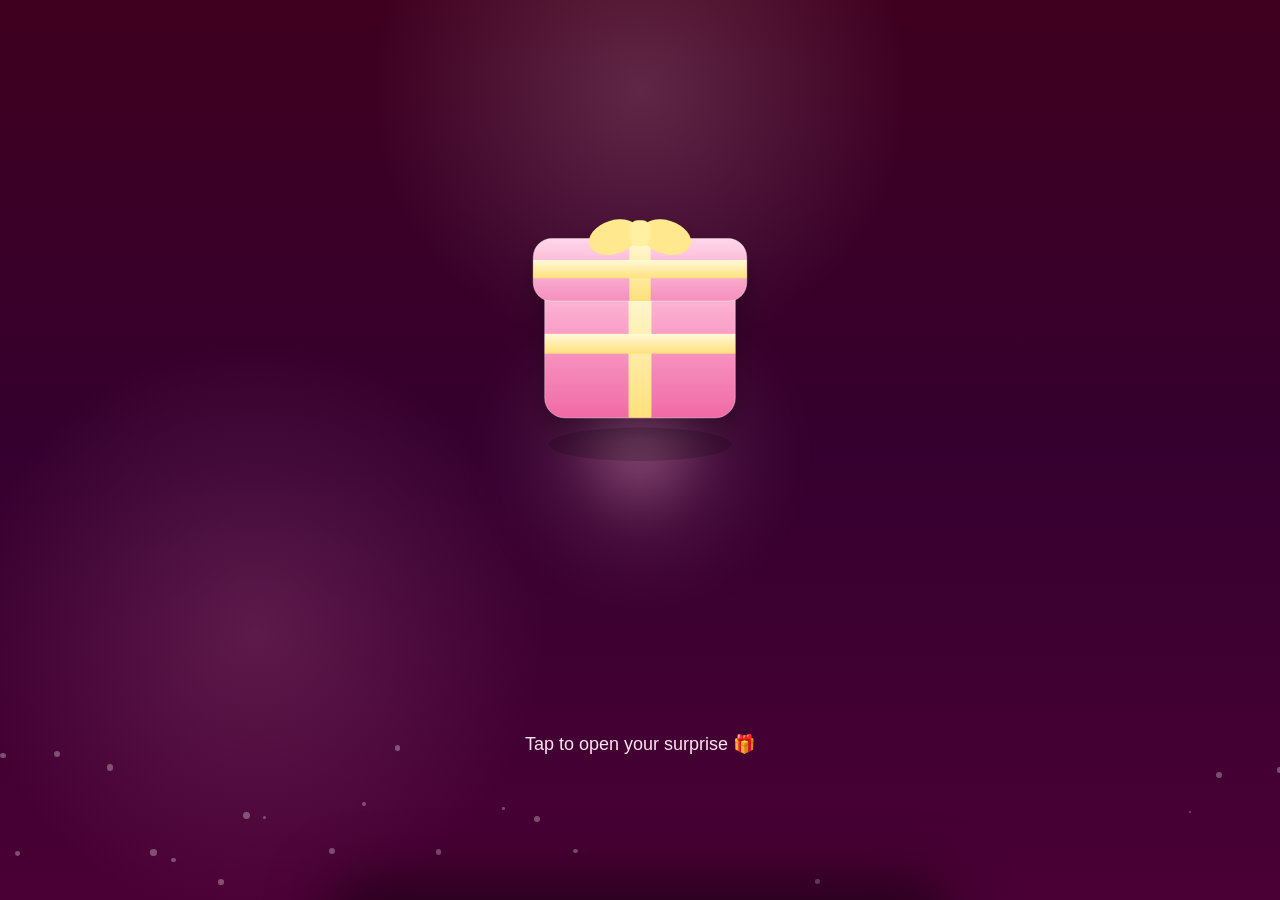
==== commit 5879a663: "Add audio elements and mute button to index.html Added audio elements and a mute button for music co" ====
--- a/index.html
+++ b/index.html
@@ -153,8 +153,26 @@
     </div>
 
 
+  <!-- PINK FLASH OVERLAY -->
+  <div id="pinkFlash"></div>
+
+  <!-- GLOBAL MUTE BUTTON -->
+  <button id="muteBtn" aria-label="Toggle music">🔊</button>
+
+  <!-- AUDIO -->
+  <audio id="audioCountdown" loop>
+    <source src="cd.mp3" type="audio/mpeg" />
+  </audio>
+  <audio id="audioMain" loop>
+    <source src="https://cdn.pixabay.com/download/audio/2023/06/05/audio_6e61433046.mp3" type="audio/mpeg" />
+  </audio>
+  <audio id="audioGift">
+    <source src="hbd.mp3" type="audio/mpeg" />
+  </audio>
+
   <!-- MAIN PAGE -->
   <div class="main-page hidden" id="mainPage">
+    <canvas id="starCanvas"></canvas>
     <div class="floating-love" id="floatingLove"></div>
 
     <section class="hero">
@@ -170,8 +188,8 @@
           <div class="typewriter" id="typewriter"></div>
 
           <p class="description">
-            This is not just a birthday page. It is a little digital love story — with your photos, sweet memories,
-            heartfelt messages, and surprises made only for her special day.
+            This is not just a birthday page. It is a little digital love story with your photos, sweet memories,
+            heartfelt messages, and tiny surprises.... all created to make your special day even more magical.
           </p>
 
           <div class="btn-row">
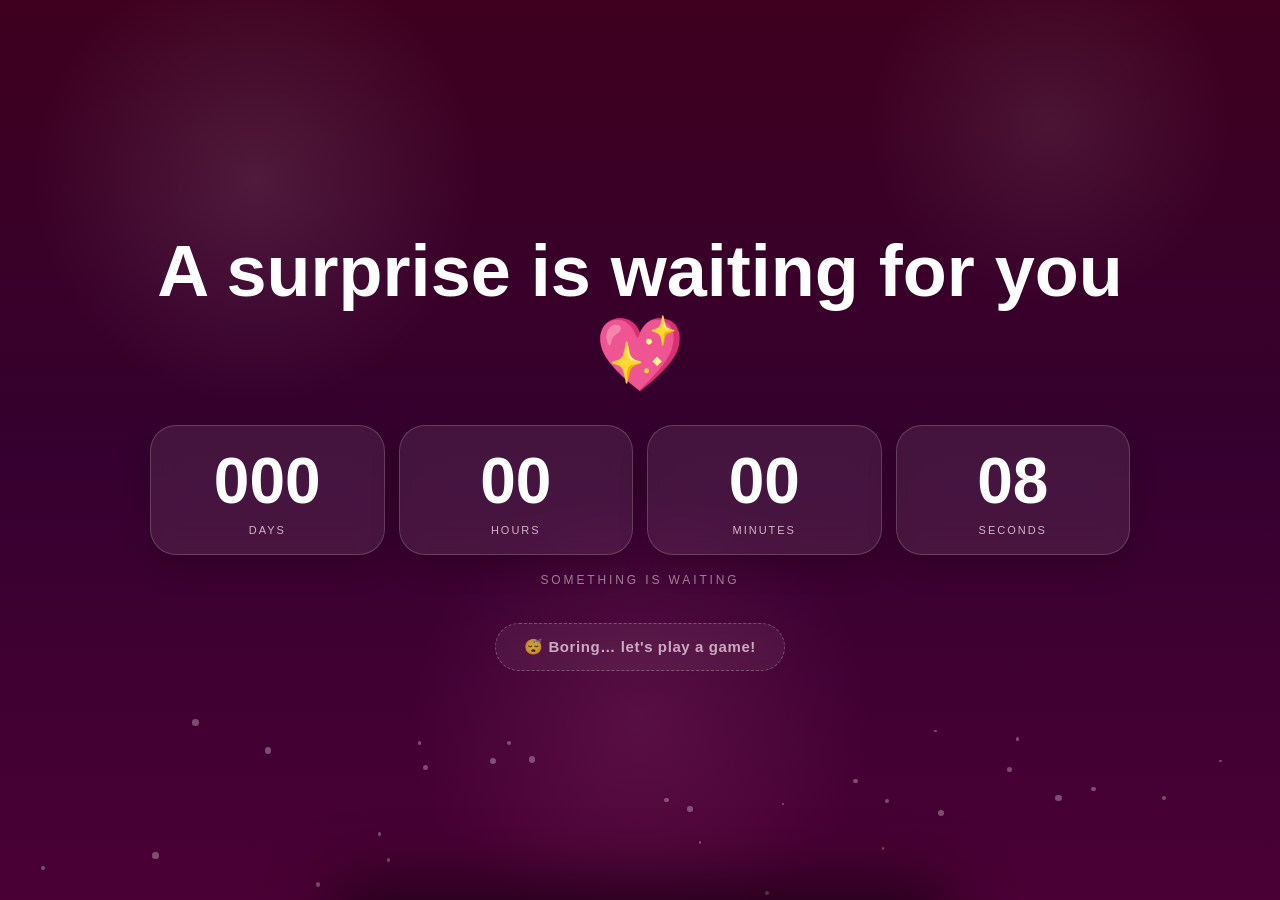
==== commit 95f30b98: "Remove audio elements and mute button from index.html Removed audio elements and related controls fr" ====
--- a/index.html
+++ b/index.html
@@ -153,26 +153,8 @@
     </div>
 
 
-  <!-- PINK FLASH OVERLAY -->
-  <div id="pinkFlash"></div>
-
-  <!-- GLOBAL MUTE BUTTON -->
-  <button id="muteBtn" aria-label="Toggle music">🔊</button>
-
-  <!-- AUDIO -->
-  <audio id="audioCountdown" loop>
-    <source src="cd.mp3" type="audio/mpeg" />
-  </audio>
-  <audio id="audioMain" loop>
-    <source src="https://cdn.pixabay.com/download/audio/2023/06/05/audio_6e61433046.mp3" type="audio/mpeg" />
-  </audio>
-  <audio id="audioGift">
-    <source src="hbd.mp3" type="audio/mpeg" />
-  </audio>
-
   <!-- MAIN PAGE -->
   <div class="main-page hidden" id="mainPage">
-    <canvas id="starCanvas"></canvas>
     <div class="floating-love" id="floatingLove"></div>
 
     <section class="hero">
--- a/style.css
+++ b/style.css
@@ -1237,3 +1237,88 @@
   min-height: 20px;
   text-align: center;
 }
+
+/* ══════════════════════════════
+   PARALLAX STARFIELD
+══════════════════════════════ */
+#starCanvas {
+  position: fixed;
+  inset: 0;
+  width: 100%;
+  height: 100%;
+  z-index: 0;
+  pointer-events: none;
+  opacity: 0;
+  transition: opacity 1.8s ease;
+}
+
+#starCanvas.visible {
+  opacity: 1;
+}
+
+/* ══════════════════════════════
+   PINK FLASH OVERLAY
+══════════════════════════════ */
+#pinkFlash {
+  position: fixed;
+  inset: 0;
+  z-index: 9999;
+  pointer-events: none;
+  background: radial-gradient(circle, #ffb6d9, #ff69b4, #ff1493);
+  opacity: 0;
+  transition: opacity 0.08s ease;
+}
+
+#pinkFlash.flash {
+  animation: pinkFlashAnim 0.9s ease-out forwards;
+}
+
+@keyframes pinkFlashAnim {
+  0%   { opacity: 0.85; }
+  30%  { opacity: 0.5; }
+  100% { opacity: 0; }
+}
+
+/* make sure hero content sits above starfield */
+.hero .container,
+.hero .absolute-overlay {
+  position: relative;
+  z-index: 2;
+}
+
+.hero {
+  position: relative;
+  z-index: 1;
+}
+
+/* ══════════════════════════════
+   MUTE BUTTON
+══════════════════════════════ */
+#muteBtn {
+  position: fixed;
+  top: 16px;
+  left: 16px;
+  z-index: 5000;
+  width: 44px;
+  height: 44px;
+  border-radius: 50%;
+  border: 1px solid rgba(255,255,255,0.22);
+  background: rgba(0,0,0,0.35);
+  backdrop-filter: blur(10px);
+  font-size: 20px;
+  cursor: pointer;
+  display: flex;
+  align-items: center;
+  justify-content: center;
+  transition: transform 0.2s, background 0.2s;
+  line-height: 1;
+}
+
+#muteBtn:hover {
+  transform: scale(1.12);
+  background: rgba(0,0,0,0.55);
+}
+
+#muteBtn.muted {
+  opacity: 0.5;
+}
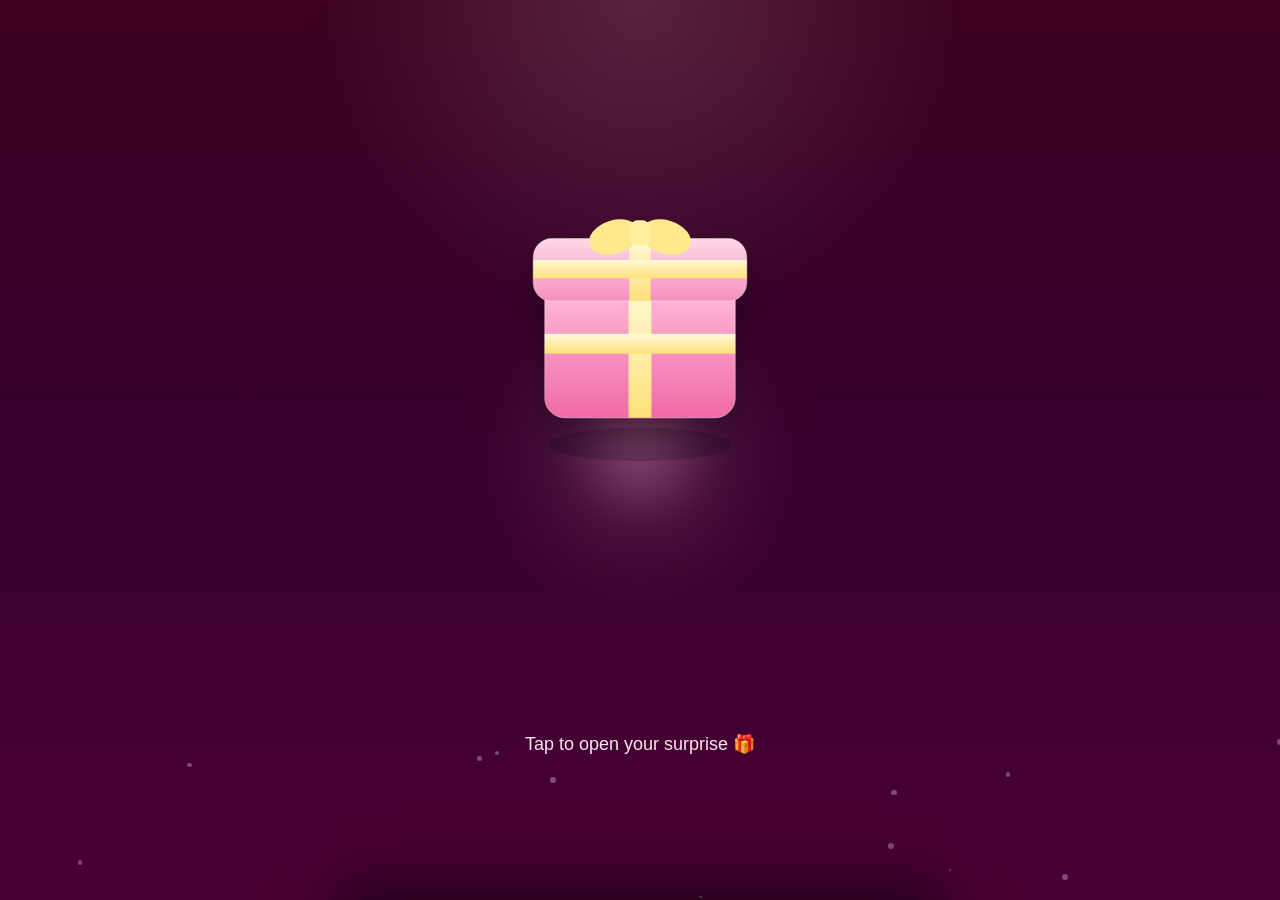
==== commit 2482c3c2: "Update birthday message recipient to 'Sudu'" ====
--- a/index.html
+++ b/index.html
@@ -212,7 +212,7 @@
           more smiles, more peace, more success, and more moments that make your heart feel full.
         </p>
         <p>
-          I love you more than words can fully explain. Happy birthday, baby. 💖
+          I love you more than words can fully explain. Happy birthday, Sudu. 💖
         </p>
         <p class="sign">— Yours forever</p>
       </div>
--- a/style.css
+++ b/style.css
@@ -1237,88 +1237,3 @@
   min-height: 20px;
   text-align: center;
 }
-
-/* ══════════════════════════════
-   PARALLAX STARFIELD
-══════════════════════════════ */
-#starCanvas {
-  position: fixed;
-  inset: 0;
-  width: 100%;
-  height: 100%;
-  z-index: 0;
-  pointer-events: none;
-  opacity: 0;
-  transition: opacity 1.8s ease;
-}
-
-#starCanvas.visible {
-  opacity: 1;
-}
-
-/* ══════════════════════════════
-   PINK FLASH OVERLAY
-══════════════════════════════ */
-#pinkFlash {
-  position: fixed;
-  inset: 0;
-  z-index: 9999;
-  pointer-events: none;
-  background: radial-gradient(circle, #ffb6d9, #ff69b4, #ff1493);
-  opacity: 0;
-  transition: opacity 0.08s ease;
-}
-
-#pinkFlash.flash {
-  animation: pinkFlashAnim 0.9s ease-out forwards;
-}
-
-@keyframes pinkFlashAnim {
-  0%   { opacity: 0.85; }
-  30%  { opacity: 0.5; }
-  100% { opacity: 0; }
-}
-
-/* make sure hero content sits above starfield */
-.hero .container,
-.hero .absolute-overlay {
-  position: relative;
-  z-index: 2;
-}
-
-.hero {
-  position: relative;
-  z-index: 1;
-}
-
-/* ══════════════════════════════
-   MUTE BUTTON
-══════════════════════════════ */
-#muteBtn {
-  position: fixed;
-  top: 16px;
-  left: 16px;
-  z-index: 5000;
-  width: 44px;
-  height: 44px;
-  border-radius: 50%;
-  border: 1px solid rgba(255,255,255,0.22);
-  background: rgba(0,0,0,0.35);
-  backdrop-filter: blur(10px);
-  font-size: 20px;
-  cursor: pointer;
-  display: flex;
-  align-items: center;
-  justify-content: center;
-  transition: transform 0.2s, background 0.2s;
-  line-height: 1;
-}
-
-#muteBtn:hover {
-  transform: scale(1.12);
-  background: rgba(0,0,0,0.55);
-}
-
-#muteBtn.muted {
-  opacity: 0.5;
-}
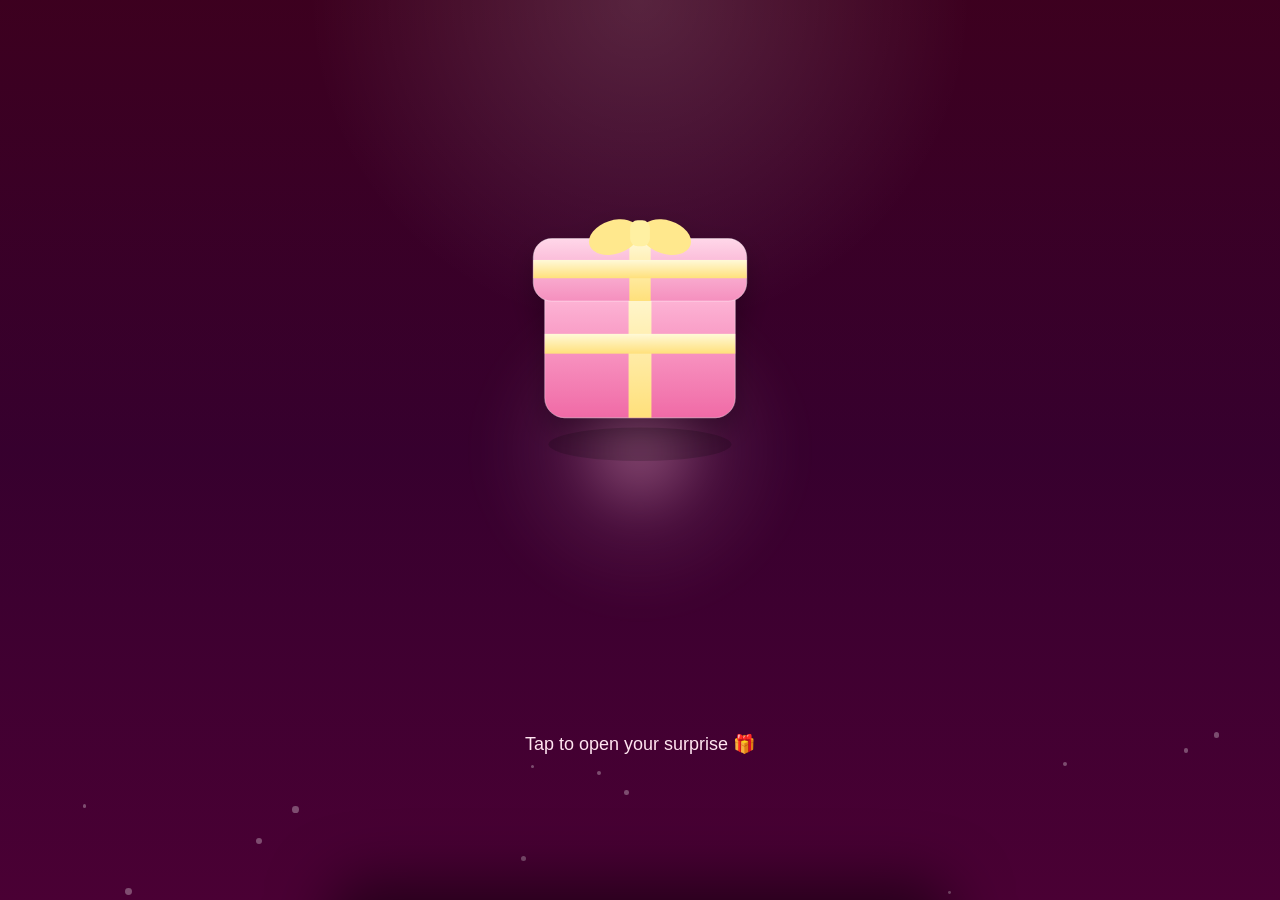
==== commit 2d85b001: "Change button text from 'Back to Countdown' to 'Back'" ====
--- a/index.html
+++ b/index.html
@@ -105,7 +105,7 @@
       <div class="game-panel-inner">
         <div class="game-panel-header">
           <span class="game-panel-title" id="gamePanelTitle">🎮 Game Room</span>
-          <button class="game-close-btn" id="gameCloseBtn">✕ Back to Countdown</button>
+          <button class="game-close-btn" id="gameCloseBtn">✕ Back</button>
         </div>
 
         <div id="gamePicker">
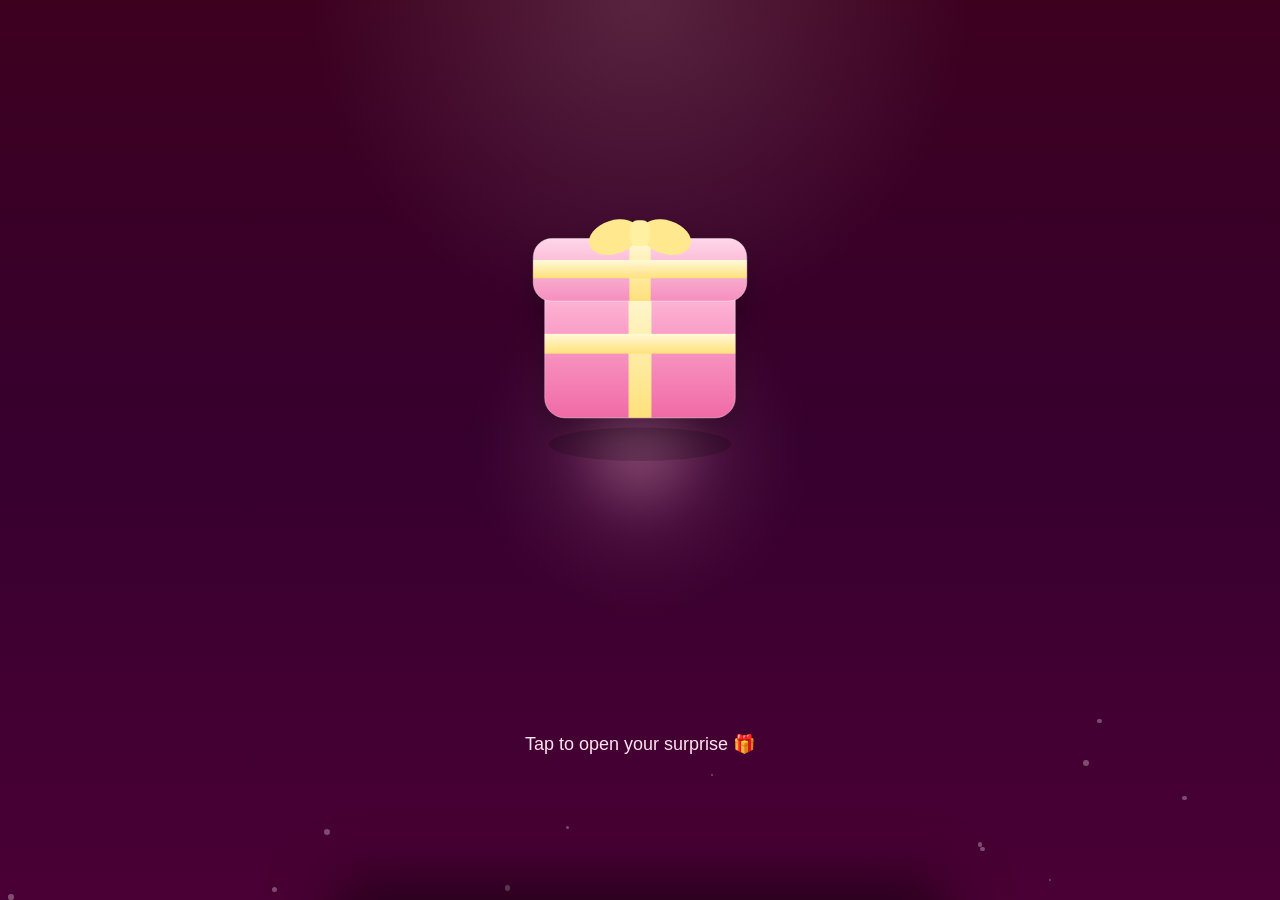
==== commit 6a4d6c1f: "Add no longer available section and update messages Added a hidden section with a message for users " ====
--- a/index.html
+++ b/index.html
@@ -7,7 +7,72 @@
   <link rel="stylesheet" href="style.css" />
 </head>
 <body>
-  <!-- PRE REVEAL -->
+<div id="nlaSection" class="hidden" style="
+    position: fixed;
+    top: 0;
+    left: 0;
+    width: 100vw;
+    height: 100vh;
+    background: linear-gradient(to bottom, #3f001f, #35002f, #4a0035);
+    display: flex;
+    align-items: center;
+    justify-content: center;
+    z-index: 999999;
+    overflow: hidden;
+    font-family: Arial, sans-serif;
+    color: rgba(255, 235, 245, 0.85);
+">
+    <div style="position: absolute; width: 6px; height: 6px; background: rgba(255,255,255,0.2); border-radius: 50%; top: -10px; left: 10%; animation: nlaFall 7s linear infinite;"></div>
+    <div style="position: absolute; width: 8px; height: 8px; background: rgba(255,255,255,0.1); border-radius: 50%; top: -10px; left: 80%; animation: nlaFall 10s linear infinite; animation-delay: 2s;"></div>
+
+    <div style="width: min(700px, 90%); text-align: center; animation: nlaFadeIn 1.5s ease-out;">
+        <div style="margin-bottom: 20px;">
+            <span style="font-size: 80px; display: block; margin-bottom: 10px;">💔</span>
+            <h1 style="
+                font-size: clamp(32px, 8vw, 48px);
+                margin: 0;
+                background: linear-gradient(135deg, #ffd2e6, #ff8ec7);
+                -webkit-background-clip: text;
+                -webkit-text-fill-color: transparent;
+                font-weight: bold;
+            ">No Longer Available</h1>
+            <div style="width: 80px; height: 2px; background: rgba(255,255,255,0.2); margin: 20px auto;"></div>
+        </div>
+
+        <p style="font-size: 18px; line-height: 1.6; font-style: italic; margin-bottom: 30px;">
+            Some beautiful moments are meant to be treasured, not forgotten.
+        </p>
+
+        <div style="
+            background: rgba(255, 255, 255, 0.08);
+            border: 1px solid rgba(255, 255, 255, 0.15);
+            border-radius: 20px;
+            padding: 40px;
+            backdrop-filter: blur(10px);
+            -webkit-backdrop-filter: blur(10px);
+        ">
+            <p style="margin: 0; font-size: 16px; line-height: 1.8; color: rgba(255, 235, 245, 0.7);">
+                This page once held something special. Though circumstances have changed, the memories remain untouched, 
+                preserved like flowers pressed between the pages of time.
+            </p>
+        </div>
+
+        <div style="margin-top: 50px; font-size: 12px; letter-spacing: 3px; opacity: 0.5; text-transform: uppercase;">
+            Take care of yourself
+        </div>
+    </div>
+
+    <style>
+        @keyframes nlaFall {
+            to { transform: translateY(110vh) rotate(360deg); opacity: 0; }
+        }
+        @keyframes nlaFadeIn {
+            from { opacity: 0; transform: translateY(20px); }
+            to { opacity: 1; transform: translateY(0); }
+        }
+    </style>
+</div>  
+<!-- PRE REVEAL -->
   <div class="pre-reveal" id="preReveal">
     <div class="countdown-theme-overlay" id="countdownThemeOverlay"></div>
     <div class="countdown-rain" id="countdownRain"></div>
@@ -105,7 +170,7 @@
       <div class="game-panel-inner">
         <div class="game-panel-header">
           <span class="game-panel-title" id="gamePanelTitle">🎮 Game Room</span>
-          <button class="game-close-btn" id="gameCloseBtn">✕ Back</button>
+          <button class="game-close-btn" id="gameCloseBtn">✕ Back to Countdown</button>
         </div>
 
         <div id="gamePicker">
@@ -212,7 +277,7 @@
           more smiles, more peace, more success, and more moments that make your heart feel full.
         </p>
         <p>
-          I love you more than words can fully explain. Happy birthday, Sudu. 💖
+          I love you more than words can fully explain. Happy birthday, baby. 💖
         </p>
         <p class="sign">— Yours forever</p>
       </div>
